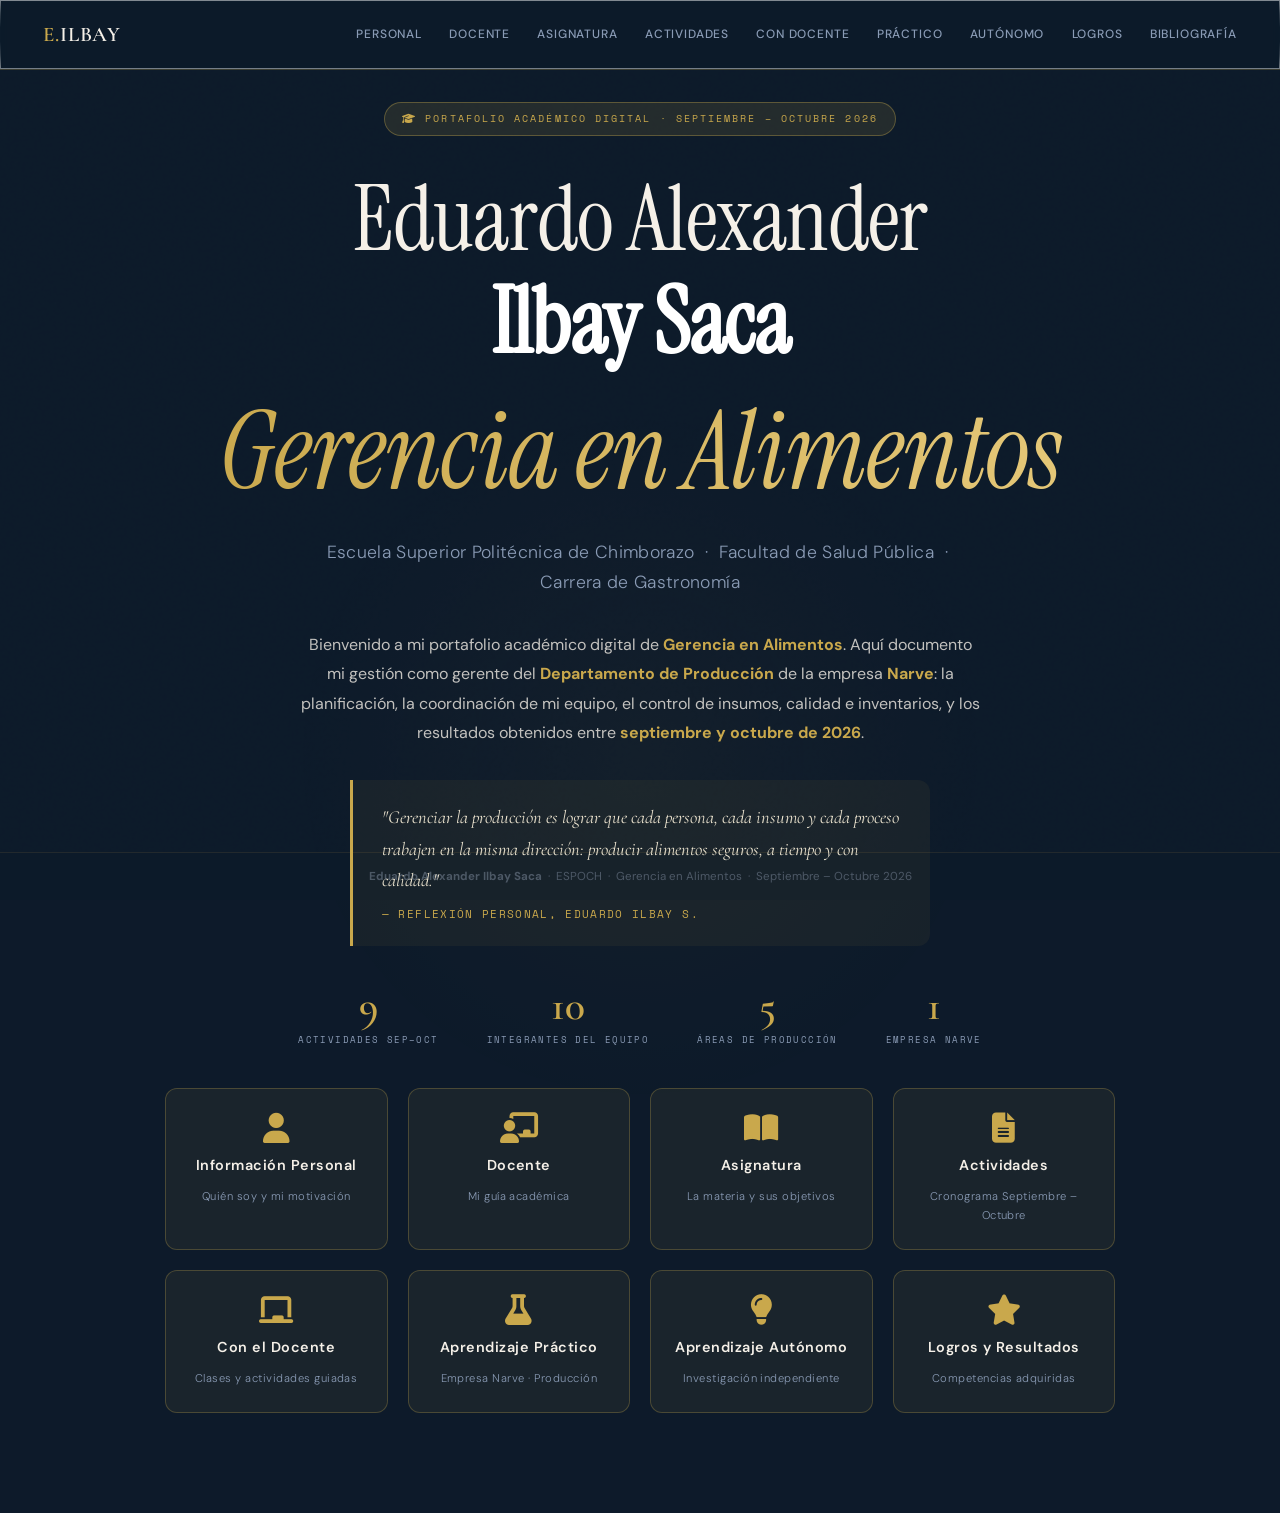
==== index.html @ fa63ee55 "sgdhfghjbklmñ,.{{" ====
<!DOCTYPE html>
<html lang="es">
<head>
  <meta charset="UTF-8" />
  <meta name="viewport" content="width=device-width, initial-scale=1.0" />
  <title>Portafolio Académico | Eduardo A. Ilbay Saca</title>
  <link href="https://fonts.googleapis.com/css2?family=Instrument+Serif&family=Cormorant+Garamond:ital,wght@0,300;0,400;0,600;1,300;1,400&family=DM+Sans:wght@300;400;500;600&family=Space+Mono:wght@400;700&display=swap" rel="stylesheet" />
  <link href="https://cdnjs.cloudflare.com/ajax/libs/font-awesome/6.5.0/css/all.min.css" rel="stylesheet" />
  <link rel="stylesheet" href="shared-effects.css" />
  <style>
    :root { --navy:#0d1b2a; --navy-mid:#152540; --navy-soft:#1e3356; --gold:#c9a84c; --gold-light:#e6c97a; --cream:#f5f0e8; --cream-dark:#e8e0cc; --white:#ffffff; --text-dim:#8a9bb5; --card-bg:rgba(21,37,64,0.85); --border:rgba(201,168,76,0.25); --radius:14px; --transition:0.4s cubic-bezier(0.25,0.46,0.45,0.94); }
    *, *::before, *::after { box-sizing:border-box; margin:0; padding:0; }
    html { scroll-behavior:smooth; }
    body { font-family:"DM Sans", sans-serif; background:var(--navy); color:var(--cream); overflow-x:hidden; line-height:1.7; }
    h1, h2, h3, h4 { font-family:"Cormorant Garamond", serif; }
    body::before { content:""; position:fixed; inset:0; background-image:url("data:image/svg+xml,%3Csvg viewBox='0 0 256 256' xmlns='http://www.w3.org/2000/svg'%3E%3Cfilter id='noise'%3E%3CfeTurbulence type='fractalNoise' baseFrequency='0.9' numOctaves='4' stitchTiles='stitch'/%3E%3C/filter%3E%3Crect width='100%25' height='100%25' filter='url(%23noise)' opacity='0.04'/%3E%3C/svg%3E"); pointer-events:none; z-index:0; opacity:0.4; }

    @keyframes fadeInUp { from { opacity:0; transform:translateY(30px); } to { opacity:1; transform:translateY(0); } }
    @keyframes fadeIn { from { opacity:0; } to { opacity:1; } }
    @keyframes shimmer { 0% { background-position:-200% center; } 100% { background-position:200% center; } }
    @keyframes floatOrb { 0%,100% { transform:translate(-50%,-50%) scale(1); } 50% { transform:translate(-50%,-52%) scale(1.05); } }

    @keyframes fade-rise { from { opacity:0; transform:translateY(24px); } to { opacity:1; transform:translateY(0); } }
    .animate-fade-rise { animation: fade-rise 0.8s ease-out both; }
    .animate-fade-rise-delay { animation: fade-rise 0.8s ease-out 0.2s both; }
    .animate-fade-rise-delay-2 { animation: fade-rise 0.8s ease-out 0.4s both; }

    .liquid-glass { background:rgba(255,255,255,0.01); backdrop-filter:blur(4px); -webkit-backdrop-filter:blur(4px); box-shadow:inset 0 1px 1px rgba(255,255,255,0.1); position:relative; overflow:hidden; }
    .liquid-glass::before { content:''; position:absolute; inset:0; border-radius:inherit; padding:1.4px; background:linear-gradient(180deg, rgba(255,255,255,0.45) 0%, rgba(255,255,255,0.15) 20%, rgba(255,255,255,0) 40%, rgba(255,255,255,0) 60%, rgba(255,255,255,0.15) 80%, rgba(255,255,255,0.45) 100%); -webkit-mask:linear-gradient(#fff 0 0) content-box, linear-gradient(#fff 0 0); mask:linear-gradient(#fff 0 0) content-box, linear-gradient(#fff 0 0); -webkit-mask-composite:xor; mask-composite:exclude; pointer-events:none; }

    .hero-video { position:absolute; inset:0; width:100%; height:100%; object-fit:cover; z-index:0; }
    .hero-overlay { position:absolute; inset:0; background:rgba(13,27,42,0.55); z-index:1; }

    nav { position:fixed; top:0; left:0; right:0; z-index:999; padding:0 2rem; height:70px; display:flex; align-items:center; justify-content:space-between; background:rgba(13,27,42,0.6); backdrop-filter:blur(12px); border-bottom:1px solid var(--border); }
    .nav-brand { font-family:"Cormorant Garamond", serif; font-size:1.3rem; font-weight:600; color:var(--gold); letter-spacing:0.04em; text-decoration:none; }
    .nav-brand span { color:var(--cream); }
    nav a { color:var(--text-dim); text-decoration:none; font-size:0.75rem; font-weight:500; letter-spacing:0.07em; text-transform:uppercase; padding:0.4rem 0.7rem; border-radius:6px; transition:all 0.3s; }
    nav a:hover { color:var(--gold); background:rgba(201,168,76,0.08); }

    #hero { min-height:100vh; display:flex; align-items:center; justify-content:center; text-align:center; position:relative; overflow:hidden; padding:calc(70px + 2rem) 2rem 100px; }
    .hero-name { font-family:"Instrument Serif", "Cormorant Garamond", serif; }
    #hero::after { content:""; position:absolute; width:700px; height:700px; background:radial-gradient(circle, rgba(201,168,76,0.07) 0%, transparent 70%); top:50%; left:50%; transform:translate(-50%,-50%); pointer-events:none; animation:floatOrb 6s ease-in-out infinite; }

    .hero-content { position:relative; z-index:2; max-width:950px; width:100%; }

    .hero-badge { display:inline-flex; align-items:center; gap:0.5rem; background:rgba(201,168,76,0.12); border:1px solid rgba(201,168,76,0.35); color:var(--gold); font-family:"Space Mono", monospace; font-size:0.65rem; letter-spacing:0.2em; text-transform:uppercase; padding:0.45rem 1.1rem; border-radius:999px; margin-bottom:2rem; }

    .hero-name { font-size:clamp(2.5rem, 7vw, 6rem); font-weight:300; line-height:1.15; color:var(--cream); letter-spacing:-0.01em; }
    .hero-name strong { font-weight:600; color:var(--white); display:block; }
    .hero-name em { font-style:italic; display:block; font-size:1.2em; margin-top:1rem; background:linear-gradient(90deg, var(--gold), var(--gold-light), var(--gold)); background-size:200%; -webkit-background-clip:text; -webkit-text-fill-color:transparent; background-clip:text; animation:shimmer 3.5s ease infinite, fadeInUp 0.8s ease 0.35s both; }

    .hero-subtitle { font-size:clamp(0.85rem, 1.8vw, 1.1rem); color:var(--text-dim); max-width:680px; margin:1.5rem auto 0; font-weight:300; letter-spacing:0.02em; }

    .hero-intro { max-width:680px; margin:2rem auto; font-size:1rem; color:rgba(245,240,232,0.78); line-height:1.85; animation:fadeInUp 0.8s ease 0.55s both; }

    .hero-quote { margin:2rem auto; max-width:580px; padding:1.4rem 1.8rem; border-left:3px solid var(--gold); background:rgba(201,168,76,0.06); border-radius:0 12px 12px 0; font-family:"Cormorant Garamond", serif; font-style:italic; font-size:1.15rem; color:var(--cream-dark); text-align:left; animation:fadeInUp 0.8s ease 0.65s both; }
    .hero-quote cite { display:block; margin-top:0.5rem; font-size:0.7rem; font-family:"Space Mono", monospace; font-style:normal; color:var(--gold); letter-spacing:0.12em; text-transform:uppercase; }

    .hero-stats { display:flex; justify-content:center; gap:3rem; margin:2.5rem 0; animation:fadeInUp 0.8s ease 0.75s both; }
    .stat { text-align:center; }
    .stat-number { font-family:"Cormorant Garamond", serif; font-size:2.6rem; font-weight:600; color:var(--gold); line-height:1; }
    .stat-label { font-family:"Space Mono", monospace; font-size:0.58rem; color:var(--text-dim); letter-spacing:0.15em; text-transform:uppercase; margin-top:0.3rem; }

    .hero-buttons { display:grid; grid-template-columns:repeat(auto-fit, minmax(210px, 1fr)); gap:1.25rem; margin-top:2.5rem; max-width:1000px; margin-left:auto; margin-right:auto; animation:fadeInUp 0.8s ease 0.85s both; }
    .hero-btn { display:flex; flex-direction:column; align-items:center; gap:0.6rem; padding:1.5rem 1.2rem; background:rgba(201,168,76,0.07); border:1.5px solid rgba(201,168,76,0.28); color:var(--cream); text-decoration:none; border-radius:12px; font-weight:600; letter-spacing:0.03em; transition:all 0.35s; }
    .hero-btn:hover { border-color:var(--gold); background:rgba(201,168,76,0.14); transform:translateY(-4px); color:var(--gold); box-shadow:0 10px 35px rgba(201,168,76,0.15); }
    .hero-btn i { font-size:1.9rem; color:var(--gold); }
    .hero-btn span { font-size:0.9rem; }
    .hero-btn small { font-size:0.7rem; color:var(--text-dim); font-weight:300; }

    footer { position:fixed; bottom:0; width:100%; border-top:1px solid var(--border); padding:0.85rem 2rem; text-align:center; font-size:0.72rem; color:var(--text-dim); background:rgba(13,27,42,0.92); }

    @media (max-width:768px) { .hero-stats { gap:1.5rem; } nav a { font-size:0.65rem; padding:0.3rem 0.45rem; } }
    @media (max-width:500px) { .hero-buttons { grid-template-columns:repeat(2, 1fr); } .hero-stats { gap:1.2rem; } .stat-number { font-size:2rem; } }
  </style>
</head>
<body>
  <nav class="liquid-glass">
    <a class="nav-brand" href="index.html">E.<span>Ilbay</span></a>
    <div style="display:flex; gap:0.3rem; flex-wrap:wrap;">
      <a href="personal.html">Personal</a>
      <a href="docente.html">Docente</a>
      <a href="asignatura.html">Asignatura</a>
      <a href="medio-ciclo.html">Actividades</a>
      <a href="contacto-docente.html">Con Docente</a>
      <a href="practico.html">Práctico</a>
      <a href="autonomo.html">Autónomo</a>
      <a href="logros.html">Logros</a>
      <a href="bibliografia.html">Bibliografía</a>
    </div>
  </nav>

  <section id="hero">
    <video class="hero-video" autoplay loop muted playsinline>
      <source src="https://d8j0ntlcm91z4.cloudfront.net/user_38xzZboKViGWJOttwIXH07lWA1P/hf_20260314_131748_f2ca2a28-fed7-44c8-b9a9-bd9acdd5ec31.mp4" type="video/mp4">
    </video>
    <div class="hero-overlay"></div>
    <div class="hero-content">

      <div class="hero-badge animate-fade-rise">
        <i class="fas fa-graduation-cap"></i>
        Portafolio Académico Digital · Septiembre – Octubre 2026
      </div>

      <h1 class="hero-name animate-fade-rise-delay">
        Eduardo Alexander
        <strong>Ilbay Saca</strong>
        <em>Gerencia en Alimentos</em>
      </h1>

      <p class="hero-subtitle animate-fade-rise-delay-2">
        Escuela Superior Politécnica de Chimborazo &nbsp;·&nbsp; Facultad de Salud Pública &nbsp;·&nbsp; Carrera de Gastronomía
      </p>

      <p class="hero-intro">
        Bienvenido a mi portafolio académico digital de <strong style="color:var(--gold);">Gerencia en Alimentos</strong>.
        Aquí documento mi gestión como gerente del <strong style="color:var(--gold);">Departamento de Producción</strong>
        de la empresa <strong style="color:var(--gold);">Narve</strong>: la planificación, la coordinación de mi equipo,
        el control de insumos, calidad e inventarios, y los resultados obtenidos entre
        <strong style="color:var(--gold);">septiembre y octubre de 2026</strong>.
      </p>

      <blockquote class="hero-quote">
        "Gerenciar la producción es lograr que cada persona, cada insumo y cada proceso
        trabajen en la misma dirección: producir alimentos seguros, a tiempo y con calidad."
        <cite>— Reflexión personal, Eduardo Ilbay S.</cite>
      </blockquote>

      <div class="hero-stats">
        <div class="stat">
          <div class="stat-number">9</div>
          <div class="stat-label">Actividades Sep–Oct</div>
        </div>
        <div class="stat">
          <div class="stat-number">10</div>
          <div class="stat-label">Integrantes del equipo</div>
        </div>
        <div class="stat">
          <div class="stat-number">5</div>
          <div class="stat-label">Áreas de producción</div>
        </div>
        <div class="stat">
          <div class="stat-number">1</div>
          <div class="stat-label">Empresa Narve</div>
        </div>
      </div>

      <div class="hero-buttons">
        <a href="personal.html" class="hero-btn">
          <i class="fas fa-user"></i>
          <span>Información Personal</span>
          <small>Quién soy y mi motivación</small>
        </a>
        <a href="docente.html" class="hero-btn">
          <i class="fas fa-chalkboard-user"></i>
          <span>Docente</span>
          <small>Mi guía académica</small>
        </a>
        <a href="asignatura.html" class="hero-btn">
          <i class="fas fa-book-open"></i>
          <span>Asignatura</span>
          <small>La materia y sus objetivos</small>
        </a>
        <a href="medio-ciclo.html" class="hero-btn">
          <i class="fas fa-file-lines"></i>
          <span>Actividades</span>
          <small>Cronograma Septiembre – Octubre</small>
        </a>
        <a href="contacto-docente.html" class="hero-btn">
          <i class="fas fa-chalkboard"></i>
          <span>Con el Docente</span>
          <small>Clases y actividades guiadas</small>
        </a>
        <a href="practico.html" class="hero-btn">
          <i class="fas fa-flask"></i>
          <span>Aprendizaje Práctico</span>
          <small>Empresa Narve · Producción</small>
        </a>
        <a href="autonomo.html" class="hero-btn">
          <i class="fas fa-lightbulb"></i>
          <span>Aprendizaje Autónomo</span>
          <small>Investigación independiente</small>
        </a>
        <a href="logros.html" class="hero-btn">
          <i class="fas fa-star"></i>
          <span>Logros y Resultados</span>
          <small>Competencias adquiridas</small>
        </a>
      </div>

    </div>
  </section>

  <footer>
    <p><strong>Eduardo Alexander Ilbay Saca</strong> &nbsp;·&nbsp; ESPOCH &nbsp;·&nbsp; Gerencia en Alimentos &nbsp;·&nbsp; Septiembre – Octubre 2026</p>
  </footer>
  <script src="cursor-effects.js"></script>
</body>
</html>
---- shared-effects.css ----
/* ================================================================
   shared-effects.css  —  Cursor glow, load animations, scroll-reveal,
   liquid-glass system, cinematic sections, FadingVideo
   ================================================================ */

/* ── Fonts ─────────────────────────────────────────────────────── */
@import url('https://fonts.googleapis.com/css2?family=Barlow:wght@300;400;500;600&display=swap');

/* ── Liquid glass ──────────────────────────────────────────────── */
.liquid-glass {
  background: rgba(255,255,255,0.01);
  backdrop-filter: blur(4px);
  -webkit-backdrop-filter: blur(4px);
  box-shadow: inset 0 1px 1px rgba(255,255,255,0.1);
  position: relative;
  overflow: hidden;
}
.liquid-glass::before {
  content: "";
  position: absolute; inset: 0;
  border-radius: inherit;
  padding: 1.4px;
  background: linear-gradient(180deg,
    rgba(255,255,255,0.45) 0%, rgba(255,255,255,0.15) 20%,
    rgba(255,255,255,0) 40%, rgba(255,255,255,0) 60%,
    rgba(255,255,255,0.15) 80%, rgba(255,255,255,0.45) 100%);
  -webkit-mask: linear-gradient(#fff 0 0) content-box, linear-gradient(#fff 0 0);
  -webkit-mask-composite: xor;
  mask: linear-gradient(#fff 0 0) content-box, linear-gradient(#fff 0 0);
  mask-composite: exclude;
  pointer-events: none;
}

/* Nav-specific overrides when liquid-glass is applied */
nav.liquid-glass {
  position: fixed;
  background: rgba(13,27,42,0.6);
}

.liquid-glass-strong {
  background: rgba(255,255,255,0.01);
  backdrop-filter: blur(50px);
  -webkit-backdrop-filter: blur(50px);
  box-shadow: 4px 4px 4px rgba(0,0,0,0.05), inset 0 1px 1px rgba(255,255,255,0.15);
  position: relative;
  overflow: hidden;
}
.liquid-glass-strong::before {
  content: "";
  position: absolute; inset: 0;
  border-radius: inherit;
  padding: 1.4px;
  background: linear-gradient(180deg,
    rgba(255,255,255,0.5) 0%, rgba(255,255,255,0.2) 20%,
    rgba(255,255,255,0) 40%, rgba(255,255,255,0) 60%,
    rgba(255,255,255,0.2) 80%, rgba(255,255,255,0.5) 100%);
  -webkit-mask: linear-gradient(#fff 0 0) content-box, linear-gradient(#fff 0 0);
  -webkit-mask-composite: xor;
  mask: linear-gradient(#fff 0 0) content-box, linear-gradient(#fff 0 0);
  mask-composite: exclude;
  pointer-events: none;
}

/* ── Cinematic video section ───────────────────────────────────── */
.cinematic-section {
  position: relative;
  border-radius: 16px;
  overflow: hidden;
  height: 380px;
  margin-bottom: 2.5rem;
  border: 1px solid rgba(201,168,76,0.25);
}
.cinematic-section video {
  width: 100%;
  height: 100%;
  object-fit: cover;
  display: block;
}
.cinematic-overlay {
  position: absolute;
  inset: 0;
  background: linear-gradient(to top,
    rgba(13,27,42,0.82) 0%,
    rgba(13,27,42,0.28) 45%,
    transparent 100%);
  display: flex;
  align-items: flex-end;
  padding: 2rem 2.5rem;
}
.cinematic-label {
  font-family: "Space Mono", monospace;
  font-size: 0.6rem;
  color: rgba(201,168,76,0.9);
  letter-spacing: 0.25em;
  text-transform: uppercase;
  display: block;
  margin-bottom: 0.5rem;
}
.cinematic-title {
  font-family: "Cormorant Garamond", serif;
  font-size: clamp(1.5rem, 3vw, 2.2rem);
  font-weight: 300;
  color: #f5f0e8;
  line-height: 1.2;
}

/* ── Fin de Ciclo / section dividers ──────────────────────────── */
.fc-divider {
  display: flex;
  align-items: center;
  gap: 1rem;
  margin: 1.75rem 0 1.25rem;
  padding: 0.85rem 1.1rem;
  background: rgba(231,76,60,0.07);
  border-left: 3px solid rgba(231,76,60,0.55);
  border-radius: 0 10px 10px 0;
}
.fc-divider i { color: rgba(231,76,60,0.85); font-size: 1rem; flex-shrink: 0; }
.fc-label {
  font-family: "Space Mono", monospace;
  font-size: 0.58rem;
  color: rgba(231,76,60,0.9);
  letter-spacing: 0.2em;
  text-transform: uppercase;
  font-weight: 700;
  display: block;
}
.fc-desc {
  font-size: 0.82rem;
  color: rgba(138,155,181,0.9);
  margin-top: 0.15rem;
  display: block;
}

.section-divider {
  display: flex;
  align-items: center;
  gap: 1.2rem;
  margin: 2.5rem 0 2rem;
}
.section-divider .sd-line { flex: 1; height: 1px; background: linear-gradient(90deg, rgba(201,168,76,0.4), transparent); }
.section-divider .sd-label { font-family: "Space Mono", monospace; font-size: 0.6rem; color: rgba(201,168,76,0.8); letter-spacing: 0.25em; text-transform: uppercase; white-space: nowrap; }
.section-divider .sd-line-r { flex: 1; height: 1px; background: linear-gradient(90deg, transparent, rgba(201,168,76,0.4)); }

/* ── Estado de actividades ────────────────────────────────────── */
.status { display: inline-flex; align-items: center; gap: 0.35rem; font-family: "Space Mono", monospace; font-size: 0.56rem; letter-spacing: 0.12em; text-transform: uppercase; padding: 0.25rem 0.65rem; border-radius: 999px; white-space: nowrap; }
.status.done     { background: rgba(46,204,113,0.12); border: 1px solid rgba(46,204,113,0.4); color: #6fdc9b; }
.status.progress { background: rgba(201,168,76,0.14); border: 1px solid rgba(201,168,76,0.5); color: #e6c97a; }
.status.planned  { background: rgba(138,155,181,0.12); border: 1px solid rgba(138,155,181,0.4); color: #a9b8cf; }

.meta-row { display: flex; flex-wrap: wrap; gap: 0.5rem 1.25rem; font-family: "Space Mono", monospace; font-size: 0.64rem; color: #8a9bb5; letter-spacing: 0.06em; margin-bottom: 1rem; }
.meta-row i { color: #c9a84c; margin-right: 0.3rem; }

/* ── Equipo de trabajo ────────────────────────────────────────── */
.team-grid { display: grid; grid-template-columns: repeat(auto-fit, minmax(220px, 1fr)); gap: 1rem; }
.team-card { background: rgba(201,168,76,0.07); border: 1px solid rgba(201,168,76,0.22); border-radius: 12px; padding: 1.1rem 1.2rem; }
.team-card .area { font-family: "Space Mono", monospace; font-size: 0.58rem; color: #c9a84c; letter-spacing: 0.15em; text-transform: uppercase; display: flex; align-items: center; gap: 0.45rem; margin-bottom: 0.55rem; }
.team-card .person { font-size: 0.95rem; color: #f5f0e8; font-weight: 600; line-height: 1.5; }
.team-card .role { font-size: 0.78rem; color: #8a9bb5; line-height: 1.55; margin-top: 0.4rem; }
.team-card.lead { background: linear-gradient(135deg, rgba(201,168,76,0.18), rgba(21,37,64,0.9)); border-color: rgba(201,168,76,0.55); }

/* ── Flujo de proceso ─────────────────────────────────────────── */
.flow { display: flex; flex-wrap: wrap; align-items: stretch; gap: 0.5rem; }
.flow-step { flex: 1 1 140px; background: rgba(201,168,76,0.07); border: 1px solid rgba(201,168,76,0.22); border-radius: 10px; padding: 0.85rem; text-align: center; font-size: 0.82rem; color: #f5f0e8; }
.flow-step i { display: block; color: #c9a84c; font-size: 1.1rem; margin-bottom: 0.4rem; }
.flow-step small { display: block; color: #8a9bb5; font-size: 0.72rem; margin-top: 0.25rem; }
.flow-arrow { display: flex; align-items: center; color: rgba(201,168,76,0.6); }
@media (max-width: 700px) { .flow-arrow { display: none; } }

/* ── Page-load animations ─────────────────────────────────────── */
@keyframes heroReveal {
  0%   { opacity: 0; transform: translateY(28px); filter: blur(12px); }
  100% { opacity: 1; transform: translateY(0);    filter: blur(0); }
}
@keyframes heroFadeUp {
  0%   { opacity: 0; transform: translateY(20px); }
  100% { opacity: 1; transform: translateY(0); }
}

.hero-anim {
  opacity: 0;
  animation-fill-mode: forwards;
  animation-timing-function: cubic-bezier(0.16, 1, 0.3, 1);
}
.hero-reveal { animation-name: heroReveal; animation-duration: 1.1s; }
.hero-fade   { animation-name: heroFadeUp; animation-duration: 1s; }

/* ── Scroll-reveal cards ──────────────────────────────────────── */
.fade-in-card {
  opacity: 0;
  transform: translateY(22px);
  transition:
    opacity   0.65s cubic-bezier(0.16, 1, 0.3, 1),
    transform 0.65s cubic-bezier(0.16, 1, 0.3, 1);
}
.fade-in-card.is-visible {
  opacity: 1;
  transform: translateY(0);
}

/* ── Accessibility: respect reduced-motion ────────────────────── */
@media (prefers-reduced-motion: reduce) {
  .hero-anim          { animation: none !important; opacity: 1 !important; }
  .fade-in-card       { opacity: 1 !important; transform: none !important; transition: none !important; }
  .cinematic-section video { opacity: 1 !important; }
}
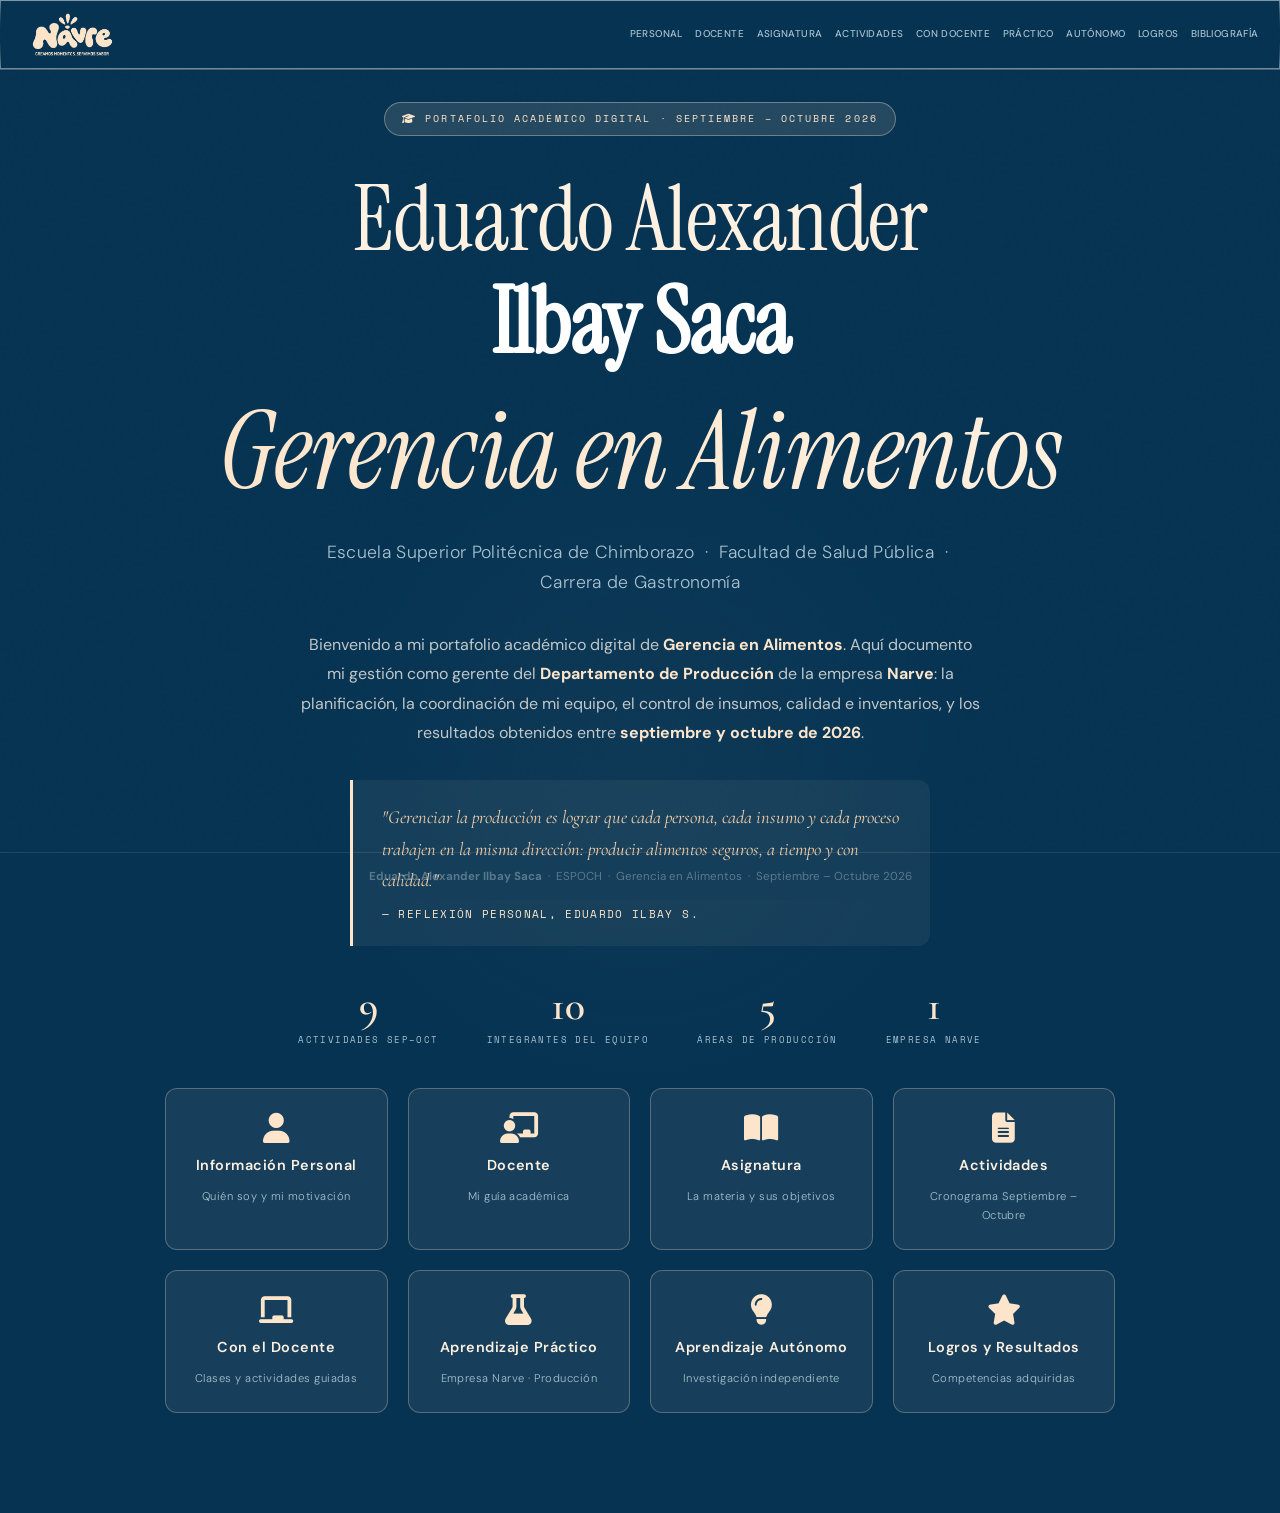
==== commit 3d8de290: "23567890oijnh578" ====
--- a/index.html
+++ b/index.html
@@ -8,7 +8,7 @@
   <link href="https://cdnjs.cloudflare.com/ajax/libs/font-awesome/6.5.0/css/all.min.css" rel="stylesheet" />
   <link rel="stylesheet" href="shared-effects.css" />
   <style>
-    :root { --navy:#0d1b2a; --navy-mid:#152540; --navy-soft:#1e3356; --gold:#c9a84c; --gold-light:#e6c97a; --cream:#f5f0e8; --cream-dark:#e8e0cc; --white:#ffffff; --text-dim:#8a9bb5; --card-bg:rgba(21,37,64,0.85); --border:rgba(201,168,76,0.25); --radius:14px; --transition:0.4s cubic-bezier(0.25,0.46,0.45,0.94); }
+    :root { --navy:#073453; --navy-mid:#0b4566; --navy-soft:#145572; --gold:#fde5cb; --gold-light:#fff0df; --cream:#fff1e2; --cream-dark:#f2cfaa; --white:#ffffff; --text-dim:#a8c1cf; --card-bg:rgba(11,69,102,0.85); --border:rgba(253,229,203,0.25); --radius:14px; --transition:0.4s cubic-bezier(0.25,0.46,0.45,0.94); }
     *, *::before, *::after { box-sizing:border-box; margin:0; padding:0; }
     html { scroll-behavior:smooth; }
     body { font-family:"DM Sans", sans-serif; background:var(--navy); color:var(--cream); overflow-x:hidden; line-height:1.7; }
@@ -29,21 +29,21 @@
     .liquid-glass::before { content:''; position:absolute; inset:0; border-radius:inherit; padding:1.4px; background:linear-gradient(180deg, rgba(255,255,255,0.45) 0%, rgba(255,255,255,0.15) 20%, rgba(255,255,255,0) 40%, rgba(255,255,255,0) 60%, rgba(255,255,255,0.15) 80%, rgba(255,255,255,0.45) 100%); -webkit-mask:linear-gradient(#fff 0 0) content-box, linear-gradient(#fff 0 0); mask:linear-gradient(#fff 0 0) content-box, linear-gradient(#fff 0 0); -webkit-mask-composite:xor; mask-composite:exclude; pointer-events:none; }
 
     .hero-video { position:absolute; inset:0; width:100%; height:100%; object-fit:cover; z-index:0; }
-    .hero-overlay { position:absolute; inset:0; background:rgba(13,27,42,0.55); z-index:1; }
-
-    nav { position:fixed; top:0; left:0; right:0; z-index:999; padding:0 2rem; height:70px; display:flex; align-items:center; justify-content:space-between; background:rgba(13,27,42,0.6); backdrop-filter:blur(12px); border-bottom:1px solid var(--border); }
+    .hero-overlay { position:absolute; inset:0; background:rgba(7,52,83,0.55); z-index:1; }
+
+    nav { position:fixed; top:0; left:0; right:0; z-index:999; padding:0 2rem; height:70px; display:flex; align-items:center; justify-content:space-between; background:rgba(7,52,83,0.6); backdrop-filter:blur(12px); border-bottom:1px solid var(--border); }
     .nav-brand { font-family:"Cormorant Garamond", serif; font-size:1.3rem; font-weight:600; color:var(--gold); letter-spacing:0.04em; text-decoration:none; }
     .nav-brand span { color:var(--cream); }
     nav a { color:var(--text-dim); text-decoration:none; font-size:0.75rem; font-weight:500; letter-spacing:0.07em; text-transform:uppercase; padding:0.4rem 0.7rem; border-radius:6px; transition:all 0.3s; }
-    nav a:hover { color:var(--gold); background:rgba(201,168,76,0.08); }
+    nav a:hover { color:var(--gold); background:rgba(253,229,203,0.08); }
 
     #hero { min-height:100vh; display:flex; align-items:center; justify-content:center; text-align:center; position:relative; overflow:hidden; padding:calc(70px + 2rem) 2rem 100px; }
     .hero-name { font-family:"Instrument Serif", "Cormorant Garamond", serif; }
-    #hero::after { content:""; position:absolute; width:700px; height:700px; background:radial-gradient(circle, rgba(201,168,76,0.07) 0%, transparent 70%); top:50%; left:50%; transform:translate(-50%,-50%); pointer-events:none; animation:floatOrb 6s ease-in-out infinite; }
+    #hero::after { content:""; position:absolute; width:700px; height:700px; background:radial-gradient(circle, rgba(253,229,203,0.07) 0%, transparent 70%); top:50%; left:50%; transform:translate(-50%,-50%); pointer-events:none; animation:floatOrb 6s ease-in-out infinite; }
 
     .hero-content { position:relative; z-index:2; max-width:950px; width:100%; }
 
-    .hero-badge { display:inline-flex; align-items:center; gap:0.5rem; background:rgba(201,168,76,0.12); border:1px solid rgba(201,168,76,0.35); color:var(--gold); font-family:"Space Mono", monospace; font-size:0.65rem; letter-spacing:0.2em; text-transform:uppercase; padding:0.45rem 1.1rem; border-radius:999px; margin-bottom:2rem; }
+    .hero-badge { display:inline-flex; align-items:center; gap:0.5rem; background:rgba(253,229,203,0.12); border:1px solid rgba(253,229,203,0.35); color:var(--gold); font-family:"Space Mono", monospace; font-size:0.65rem; letter-spacing:0.2em; text-transform:uppercase; padding:0.45rem 1.1rem; border-radius:999px; margin-bottom:2rem; }
 
     .hero-name { font-size:clamp(2.5rem, 7vw, 6rem); font-weight:300; line-height:1.15; color:var(--cream); letter-spacing:-0.01em; }
     .hero-name strong { font-weight:600; color:var(--white); display:block; }
@@ -53,7 +53,7 @@
 
     .hero-intro { max-width:680px; margin:2rem auto; font-size:1rem; color:rgba(245,240,232,0.78); line-height:1.85; animation:fadeInUp 0.8s ease 0.55s both; }
 
-    .hero-quote { margin:2rem auto; max-width:580px; padding:1.4rem 1.8rem; border-left:3px solid var(--gold); background:rgba(201,168,76,0.06); border-radius:0 12px 12px 0; font-family:"Cormorant Garamond", serif; font-style:italic; font-size:1.15rem; color:var(--cream-dark); text-align:left; animation:fadeInUp 0.8s ease 0.65s both; }
+    .hero-quote { margin:2rem auto; max-width:580px; padding:1.4rem 1.8rem; border-left:3px solid var(--gold); background:rgba(253,229,203,0.06); border-radius:0 12px 12px 0; font-family:"Cormorant Garamond", serif; font-style:italic; font-size:1.15rem; color:var(--cream-dark); text-align:left; animation:fadeInUp 0.8s ease 0.65s both; }
     .hero-quote cite { display:block; margin-top:0.5rem; font-size:0.7rem; font-family:"Space Mono", monospace; font-style:normal; color:var(--gold); letter-spacing:0.12em; text-transform:uppercase; }
 
     .hero-stats { display:flex; justify-content:center; gap:3rem; margin:2.5rem 0; animation:fadeInUp 0.8s ease 0.75s both; }
@@ -62,21 +62,22 @@
     .stat-label { font-family:"Space Mono", monospace; font-size:0.58rem; color:var(--text-dim); letter-spacing:0.15em; text-transform:uppercase; margin-top:0.3rem; }
 
     .hero-buttons { display:grid; grid-template-columns:repeat(auto-fit, minmax(210px, 1fr)); gap:1.25rem; margin-top:2.5rem; max-width:1000px; margin-left:auto; margin-right:auto; animation:fadeInUp 0.8s ease 0.85s both; }
-    .hero-btn { display:flex; flex-direction:column; align-items:center; gap:0.6rem; padding:1.5rem 1.2rem; background:rgba(201,168,76,0.07); border:1.5px solid rgba(201,168,76,0.28); color:var(--cream); text-decoration:none; border-radius:12px; font-weight:600; letter-spacing:0.03em; transition:all 0.35s; }
-    .hero-btn:hover { border-color:var(--gold); background:rgba(201,168,76,0.14); transform:translateY(-4px); color:var(--gold); box-shadow:0 10px 35px rgba(201,168,76,0.15); }
+    .hero-btn { display:flex; flex-direction:column; align-items:center; gap:0.6rem; padding:1.5rem 1.2rem; background:rgba(253,229,203,0.07); border:1.5px solid rgba(253,229,203,0.28); color:var(--cream); text-decoration:none; border-radius:12px; font-weight:600; letter-spacing:0.03em; transition:all 0.35s; }
+    .hero-btn:hover { border-color:var(--gold); background:rgba(253,229,203,0.14); transform:translateY(-4px); color:var(--gold); box-shadow:0 10px 35px rgba(253,229,203,0.15); }
     .hero-btn i { font-size:1.9rem; color:var(--gold); }
     .hero-btn span { font-size:0.9rem; }
     .hero-btn small { font-size:0.7rem; color:var(--text-dim); font-weight:300; }
 
-    footer { position:fixed; bottom:0; width:100%; border-top:1px solid var(--border); padding:0.85rem 2rem; text-align:center; font-size:0.72rem; color:var(--text-dim); background:rgba(13,27,42,0.92); }
+    footer { position:fixed; bottom:0; width:100%; border-top:1px solid var(--border); padding:0.85rem 2rem; text-align:center; font-size:0.72rem; color:var(--text-dim); background:rgba(7,52,83,0.92); }
 
     @media (max-width:768px) { .hero-stats { gap:1.5rem; } nav a { font-size:0.65rem; padding:0.3rem 0.45rem; } }
     @media (max-width:500px) { .hero-buttons { grid-template-columns:repeat(2, 1fr); } .hero-stats { gap:1.2rem; } .stat-number { font-size:2rem; } }
   </style>
+  <link rel="stylesheet" href="brand.css" />
 </head>
 <body>
   <nav class="liquid-glass">
-    <a class="nav-brand" href="index.html">E.<span>Ilbay</span></a>
+    <a class="nav-brand" href="index.html" aria-label="Narve - inicio"><img src="assets/narve-logo.png" alt="Narve: Creamos momentos, servimos sabor" /></a>
     <div style="display:flex; gap:0.3rem; flex-wrap:wrap;">
       <a href="personal.html">Personal</a>
       <a href="docente.html">Docente</a>
--- a/shared-effects.css
+++ b/shared-effects.css
@@ -34,7 +34,7 @@
 /* Nav-specific overrides when liquid-glass is applied */
 nav.liquid-glass {
   position: fixed;
-  background: rgba(13,27,42,0.6);
+  background: rgba(7,52,83,0.6);
 }
 
 .liquid-glass-strong {
@@ -68,7 +68,7 @@
   overflow: hidden;
   height: 380px;
   margin-bottom: 2.5rem;
-  border: 1px solid rgba(201,168,76,0.25);
+  border: 1px solid rgba(253,229,203,0.25);
 }
 .cinematic-section video {
   width: 100%;
@@ -80,8 +80,8 @@
   position: absolute;
   inset: 0;
   background: linear-gradient(to top,
-    rgba(13,27,42,0.82) 0%,
-    rgba(13,27,42,0.28) 45%,
+    rgba(7,52,83,0.82) 0%,
+    rgba(7,52,83,0.28) 45%,
     transparent 100%);
   display: flex;
   align-items: flex-end;
@@ -90,7 +90,7 @@
 .cinematic-label {
   font-family: "Space Mono", monospace;
   font-size: 0.6rem;
-  color: rgba(201,168,76,0.9);
+  color: rgba(253,229,203,0.9);
   letter-spacing: 0.25em;
   text-transform: uppercase;
   display: block;
@@ -100,7 +100,7 @@
   font-family: "Cormorant Garamond", serif;
   font-size: clamp(1.5rem, 3vw, 2.2rem);
   font-weight: 300;
-  color: #f5f0e8;
+  color: #fff1e2;
   line-height: 1.2;
 }
 
@@ -138,33 +138,33 @@
   gap: 1.2rem;
   margin: 2.5rem 0 2rem;
 }
-.section-divider .sd-line { flex: 1; height: 1px; background: linear-gradient(90deg, rgba(201,168,76,0.4), transparent); }
-.section-divider .sd-label { font-family: "Space Mono", monospace; font-size: 0.6rem; color: rgba(201,168,76,0.8); letter-spacing: 0.25em; text-transform: uppercase; white-space: nowrap; }
-.section-divider .sd-line-r { flex: 1; height: 1px; background: linear-gradient(90deg, transparent, rgba(201,168,76,0.4)); }
+.section-divider .sd-line { flex: 1; height: 1px; background: linear-gradient(90deg, rgba(253,229,203,0.4), transparent); }
+.section-divider .sd-label { font-family: "Space Mono", monospace; font-size: 0.6rem; color: rgba(253,229,203,0.8); letter-spacing: 0.25em; text-transform: uppercase; white-space: nowrap; }
+.section-divider .sd-line-r { flex: 1; height: 1px; background: linear-gradient(90deg, transparent, rgba(253,229,203,0.4)); }
 
 /* ── Estado de actividades ────────────────────────────────────── */
 .status { display: inline-flex; align-items: center; gap: 0.35rem; font-family: "Space Mono", monospace; font-size: 0.56rem; letter-spacing: 0.12em; text-transform: uppercase; padding: 0.25rem 0.65rem; border-radius: 999px; white-space: nowrap; }
 .status.done     { background: rgba(46,204,113,0.12); border: 1px solid rgba(46,204,113,0.4); color: #6fdc9b; }
-.status.progress { background: rgba(201,168,76,0.14); border: 1px solid rgba(201,168,76,0.5); color: #e6c97a; }
+.status.progress { background: rgba(253,229,203,0.14); border: 1px solid rgba(253,229,203,0.5); color: #fff0df; }
 .status.planned  { background: rgba(138,155,181,0.12); border: 1px solid rgba(138,155,181,0.4); color: #a9b8cf; }
 
-.meta-row { display: flex; flex-wrap: wrap; gap: 0.5rem 1.25rem; font-family: "Space Mono", monospace; font-size: 0.64rem; color: #8a9bb5; letter-spacing: 0.06em; margin-bottom: 1rem; }
-.meta-row i { color: #c9a84c; margin-right: 0.3rem; }
+.meta-row { display: flex; flex-wrap: wrap; gap: 0.5rem 1.25rem; font-family: "Space Mono", monospace; font-size: 0.64rem; color: #a8c1cf; letter-spacing: 0.06em; margin-bottom: 1rem; }
+.meta-row i { color: #fde5cb; margin-right: 0.3rem; }
 
 /* ── Equipo de trabajo ────────────────────────────────────────── */
 .team-grid { display: grid; grid-template-columns: repeat(auto-fit, minmax(220px, 1fr)); gap: 1rem; }
-.team-card { background: rgba(201,168,76,0.07); border: 1px solid rgba(201,168,76,0.22); border-radius: 12px; padding: 1.1rem 1.2rem; }
-.team-card .area { font-family: "Space Mono", monospace; font-size: 0.58rem; color: #c9a84c; letter-spacing: 0.15em; text-transform: uppercase; display: flex; align-items: center; gap: 0.45rem; margin-bottom: 0.55rem; }
-.team-card .person { font-size: 0.95rem; color: #f5f0e8; font-weight: 600; line-height: 1.5; }
-.team-card .role { font-size: 0.78rem; color: #8a9bb5; line-height: 1.55; margin-top: 0.4rem; }
-.team-card.lead { background: linear-gradient(135deg, rgba(201,168,76,0.18), rgba(21,37,64,0.9)); border-color: rgba(201,168,76,0.55); }
+.team-card { background: rgba(253,229,203,0.07); border: 1px solid rgba(253,229,203,0.22); border-radius: 12px; padding: 1.1rem 1.2rem; }
+.team-card .area { font-family: "Space Mono", monospace; font-size: 0.58rem; color: #fde5cb; letter-spacing: 0.15em; text-transform: uppercase; display: flex; align-items: center; gap: 0.45rem; margin-bottom: 0.55rem; }
+.team-card .person { font-size: 0.95rem; color: #fff1e2; font-weight: 600; line-height: 1.5; }
+.team-card .role { font-size: 0.78rem; color: #a8c1cf; line-height: 1.55; margin-top: 0.4rem; }
+.team-card.lead { background: linear-gradient(135deg, rgba(253,229,203,0.18), rgba(11,69,102,0.9)); border-color: rgba(253,229,203,0.55); }
 
 /* ── Flujo de proceso ─────────────────────────────────────────── */
 .flow { display: flex; flex-wrap: wrap; align-items: stretch; gap: 0.5rem; }
-.flow-step { flex: 1 1 140px; background: rgba(201,168,76,0.07); border: 1px solid rgba(201,168,76,0.22); border-radius: 10px; padding: 0.85rem; text-align: center; font-size: 0.82rem; color: #f5f0e8; }
-.flow-step i { display: block; color: #c9a84c; font-size: 1.1rem; margin-bottom: 0.4rem; }
-.flow-step small { display: block; color: #8a9bb5; font-size: 0.72rem; margin-top: 0.25rem; }
-.flow-arrow { display: flex; align-items: center; color: rgba(201,168,76,0.6); }
+.flow-step { flex: 1 1 140px; background: rgba(253,229,203,0.07); border: 1px solid rgba(253,229,203,0.22); border-radius: 10px; padding: 0.85rem; text-align: center; font-size: 0.82rem; color: #fff1e2; }
+.flow-step i { display: block; color: #fde5cb; font-size: 1.1rem; margin-bottom: 0.4rem; }
+.flow-step small { display: block; color: #a8c1cf; font-size: 0.72rem; margin-top: 0.25rem; }
+.flow-arrow { display: flex; align-items: center; color: rgba(253,229,203,0.6); }
 @media (max-width: 700px) { .flow-arrow { display: none; } }
 
 /* ── Page-load animations ─────────────────────────────────────── */
--- a/brand.css
+++ b/brand.css
@@ -0,0 +1,30 @@
+.nav-brand img {
+  display: block;
+  width: 92px;
+  max-height: 46px;
+  object-fit: contain;
+}
+
+nav {
+  gap: 0.5rem;
+  padding-right: 1rem;
+  padding-left: 1rem;
+}
+
+nav > div {
+  flex-wrap: nowrap !important;
+  gap: 0.1rem !important;
+}
+
+nav a:not(.nav-brand) {
+  padding: 0.25rem 0.34rem;
+  font-size: 0.62rem;
+  letter-spacing: 0.04em;
+  white-space: nowrap;
+}
+
+@media (max-width: 768px) {
+  .nav-brand img {
+    width: 84px;
+  }
+}
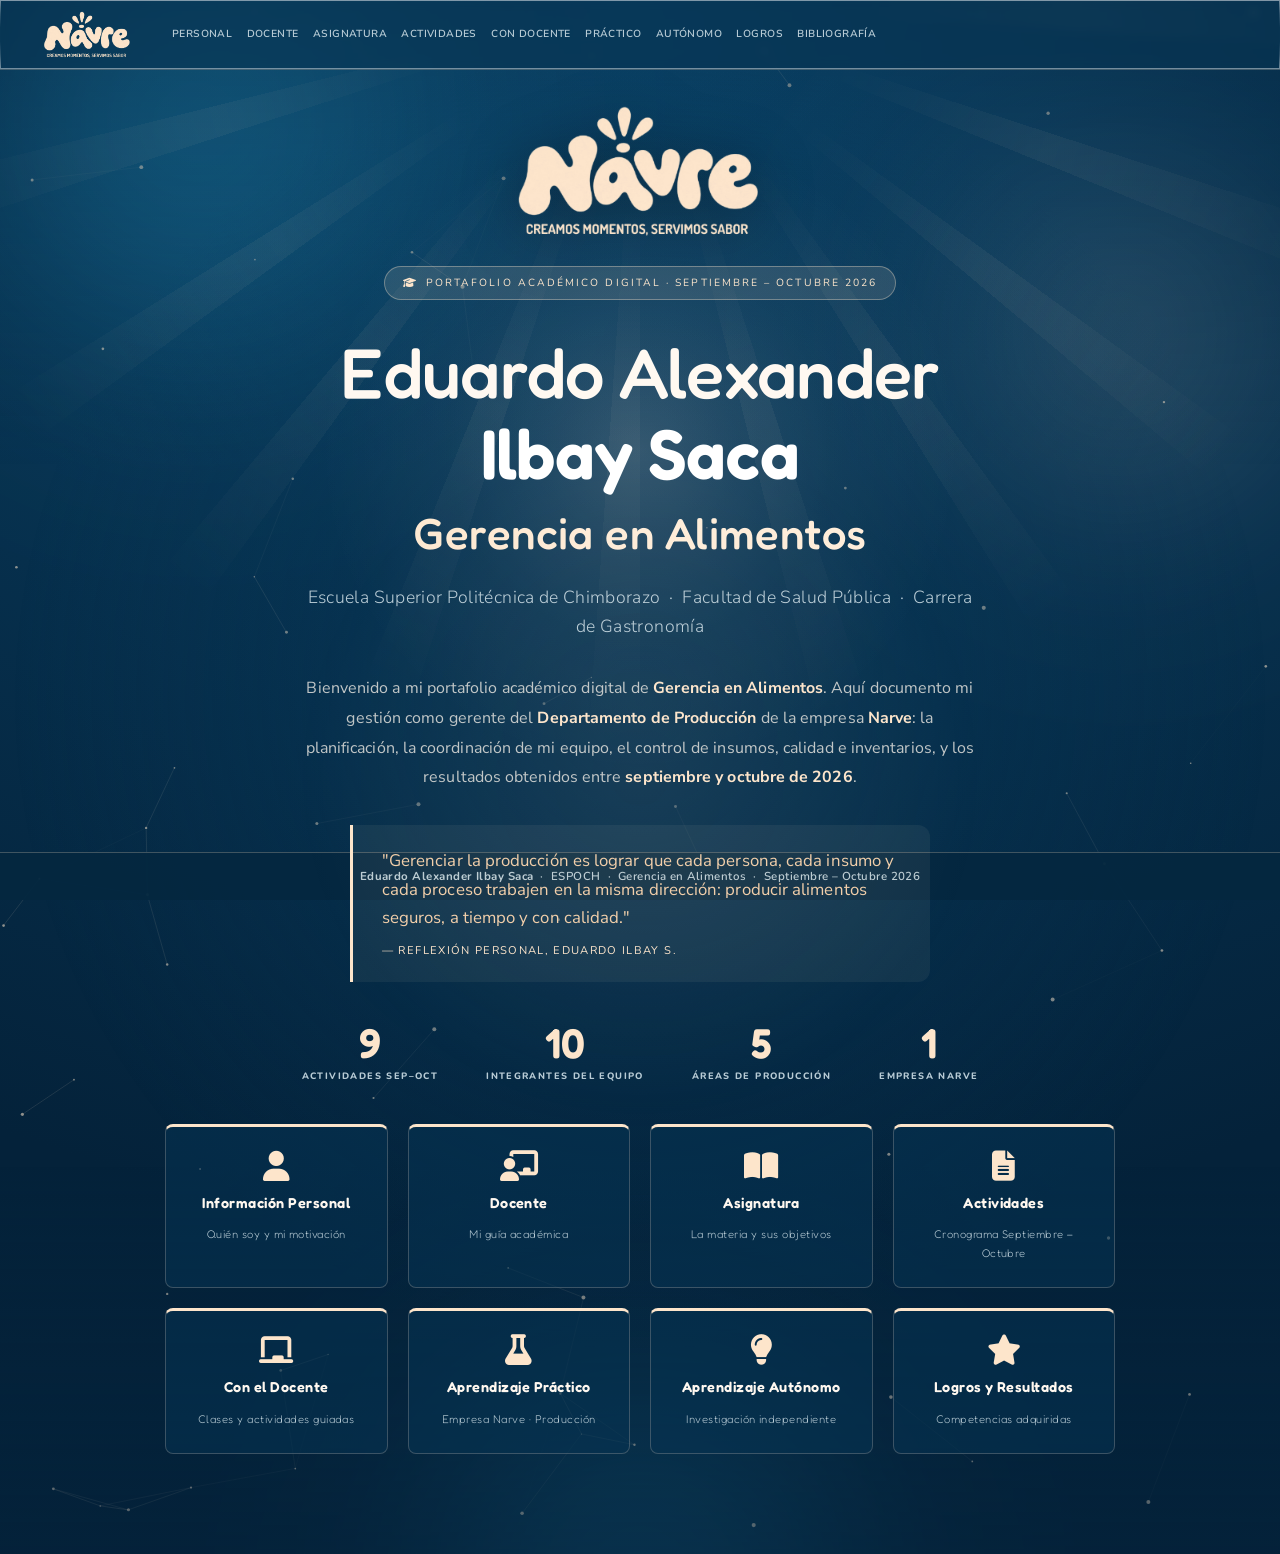
==== commit 070583f8: "2345ykkj.." ====
--- a/index.html
+++ b/index.html
@@ -4,15 +4,15 @@
   <meta charset="UTF-8" />
   <meta name="viewport" content="width=device-width, initial-scale=1.0" />
   <title>Portafolio Académico | Eduardo A. Ilbay Saca</title>
-  <link href="https://fonts.googleapis.com/css2?family=Instrument+Serif&family=Cormorant+Garamond:ital,wght@0,300;0,400;0,600;1,300;1,400&family=DM+Sans:wght@300;400;500;600&family=Space+Mono:wght@400;700&display=swap" rel="stylesheet" />
+  <link href="https://fonts.googleapis.com/css2?family=Fredoka:wght@400;500;600;700&family=Nunito:wght@500;600;700;800&family=Nunito+Sans:ital,opsz,wght@0,6..12,300;0,6..12,400;0,6..12,600;0,6..12,700;1,6..12,400&display=swap" rel="stylesheet" />
   <link href="https://cdnjs.cloudflare.com/ajax/libs/font-awesome/6.5.0/css/all.min.css" rel="stylesheet" />
   <link rel="stylesheet" href="shared-effects.css" />
   <style>
     :root { --navy:#073453; --navy-mid:#0b4566; --navy-soft:#145572; --gold:#fde5cb; --gold-light:#fff0df; --cream:#fff1e2; --cream-dark:#f2cfaa; --white:#ffffff; --text-dim:#a8c1cf; --card-bg:rgba(11,69,102,0.85); --border:rgba(253,229,203,0.25); --radius:14px; --transition:0.4s cubic-bezier(0.25,0.46,0.45,0.94); }
     *, *::before, *::after { box-sizing:border-box; margin:0; padding:0; }
     html { scroll-behavior:smooth; }
-    body { font-family:"DM Sans", sans-serif; background:var(--navy); color:var(--cream); overflow-x:hidden; line-height:1.7; }
-    h1, h2, h3, h4 { font-family:"Cormorant Garamond", serif; }
+    body { font-family:"Nunito Sans", sans-serif; background:var(--navy); color:var(--cream); overflow-x:hidden; line-height:1.7; }
+    h1, h2, h3, h4 { font-family:"Fredoka", sans-serif; }
     body::before { content:""; position:fixed; inset:0; background-image:url("data:image/svg+xml,%3Csvg viewBox='0 0 256 256' xmlns='http://www.w3.org/2000/svg'%3E%3Cfilter id='noise'%3E%3CfeTurbulence type='fractalNoise' baseFrequency='0.9' numOctaves='4' stitchTiles='stitch'/%3E%3C/filter%3E%3Crect width='100%25' height='100%25' filter='url(%23noise)' opacity='0.04'/%3E%3C/svg%3E"); pointer-events:none; z-index:0; opacity:0.4; }
 
     @keyframes fadeInUp { from { opacity:0; transform:translateY(30px); } to { opacity:1; transform:translateY(0); } }
@@ -28,41 +28,56 @@
     .liquid-glass { background:rgba(255,255,255,0.01); backdrop-filter:blur(4px); -webkit-backdrop-filter:blur(4px); box-shadow:inset 0 1px 1px rgba(255,255,255,0.1); position:relative; overflow:hidden; }
     .liquid-glass::before { content:''; position:absolute; inset:0; border-radius:inherit; padding:1.4px; background:linear-gradient(180deg, rgba(255,255,255,0.45) 0%, rgba(255,255,255,0.15) 20%, rgba(255,255,255,0) 40%, rgba(255,255,255,0) 60%, rgba(255,255,255,0.15) 80%, rgba(255,255,255,0.45) 100%); -webkit-mask:linear-gradient(#fff 0 0) content-box, linear-gradient(#fff 0 0); mask:linear-gradient(#fff 0 0) content-box, linear-gradient(#fff 0 0); -webkit-mask-composite:xor; mask-composite:exclude; pointer-events:none; }
 
-    .hero-video { position:absolute; inset:0; width:100%; height:100%; object-fit:cover; z-index:0; }
-    .hero-overlay { position:absolute; inset:0; background:rgba(7,52,83,0.55); z-index:1; }
+    /* ── Fondo del inicio: aurora de marca + rayos del logo + retícula en perspectiva + red de partículas ── */
+    .hero-bg { position:absolute; inset:0; z-index:0; overflow:hidden; background:radial-gradient(ellipse 120% 80% at 50% 0%, #0d4f78 0%, #073453 45%, #04223a 100%); }
+    .hero-aurora span { position:absolute; border-radius:50%; filter:blur(90px); opacity:0.55; mix-blend-mode:screen; will-change:transform; }
+    .hero-aurora span:nth-child(1) { width:55vw; height:55vw; left:-12vw; top:-18vw; background:radial-gradient(circle, #1d7aa6 0%, transparent 65%); animation:auroraA 18s ease-in-out infinite alternate; }
+    .hero-aurora span:nth-child(2) { width:45vw; height:45vw; right:-10vw; top:5vh; background:radial-gradient(circle, rgba(253,229,203,0.55) 0%, transparent 62%); opacity:0.35; animation:auroraB 22s ease-in-out infinite alternate; }
+    .hero-aurora span:nth-child(3) { width:60vw; height:40vw; left:20vw; bottom:-22vw; background:radial-gradient(circle, #145572 0%, transparent 65%); animation:auroraC 26s ease-in-out infinite alternate; }
+    @keyframes auroraA { to { transform:translate(18vw, 12vh) scale(1.15); } }
+    @keyframes auroraB { to { transform:translate(-22vw, 18vh) scale(0.9); } }
+    @keyframes auroraC { to { transform:translate(-14vw, -10vh) scale(1.2); } }
+    .hero-rays { position:absolute; left:50%; top:-60vmax; width:120vmax; height:120vmax; transform:translateX(-50%); background:repeating-conic-gradient(from 0deg at 50% 50%, rgba(253,229,203,0.07) 0deg 4deg, transparent 4deg 18deg); -webkit-mask:radial-gradient(circle at 50% 50%, transparent 18%, #000 40%, transparent 70%); mask:radial-gradient(circle at 50% 50%, transparent 18%, #000 40%, transparent 70%); animation:raysSpin 90s linear infinite; }
+    @keyframes raysSpin { to { transform:translateX(-50%) rotate(360deg); } }
+    .hero-grid { position:absolute; left:-50%; right:-50%; bottom:-10%; height:60%; background-image:linear-gradient(rgba(253,229,203,0.24) 1px, transparent 1px), linear-gradient(90deg, rgba(253,229,203,0.24) 1px, transparent 1px); background-size:64px 64px; transform:perspective(520px) rotateX(62deg); transform-origin:50% 100%; -webkit-mask:linear-gradient(to top, #000 0%, transparent 85%); mask:linear-gradient(to top, #000 0%, transparent 85%); animation:gridMove 6s linear infinite; }
+    @keyframes gridMove { to { background-position:0 64px, 0 0; } }
+    .hero-particles { position:absolute; inset:0; width:100%; height:100%; }
+    .hero-vignette { position:absolute; inset:0; background:radial-gradient(ellipse 70% 60% at 50% 45%, rgba(7,52,83,0.55) 0%, transparent 70%), linear-gradient(to bottom, rgba(4,34,58,0.35), transparent 30%, transparent 75%, rgba(4,34,58,0.45)); }
+    @media (prefers-reduced-motion: reduce) { .hero-aurora span, .hero-rays, .hero-grid { animation:none; } }
+    .hero-logo { width:min(260px, 60vw); height:auto; margin:0 auto 1.5rem; display:block; filter:drop-shadow(0 8px 30px rgba(0,0,0,0.35)); }
 
     nav { position:fixed; top:0; left:0; right:0; z-index:999; padding:0 2rem; height:70px; display:flex; align-items:center; justify-content:space-between; background:rgba(7,52,83,0.6); backdrop-filter:blur(12px); border-bottom:1px solid var(--border); }
-    .nav-brand { font-family:"Cormorant Garamond", serif; font-size:1.3rem; font-weight:600; color:var(--gold); letter-spacing:0.04em; text-decoration:none; }
+    .nav-brand { font-family:"Fredoka", sans-serif; font-size:1.3rem; font-weight:600; color:var(--gold); letter-spacing:0.04em; text-decoration:none; }
     .nav-brand span { color:var(--cream); }
     nav a { color:var(--text-dim); text-decoration:none; font-size:0.75rem; font-weight:500; letter-spacing:0.07em; text-transform:uppercase; padding:0.4rem 0.7rem; border-radius:6px; transition:all 0.3s; }
     nav a:hover { color:var(--gold); background:rgba(253,229,203,0.08); }
 
     #hero { min-height:100vh; display:flex; align-items:center; justify-content:center; text-align:center; position:relative; overflow:hidden; padding:calc(70px + 2rem) 2rem 100px; }
-    .hero-name { font-family:"Instrument Serif", "Cormorant Garamond", serif; }
-    #hero::after { content:""; position:absolute; width:700px; height:700px; background:radial-gradient(circle, rgba(253,229,203,0.07) 0%, transparent 70%); top:50%; left:50%; transform:translate(-50%,-50%); pointer-events:none; animation:floatOrb 6s ease-in-out infinite; }
+    .hero-name { font-family:"Fredoka", sans-serif; }
+    #hero::after { content:""; position:absolute; z-index:1; width:700px; height:700px; background:radial-gradient(circle, rgba(253,229,203,0.07) 0%, transparent 70%); top:50%; left:50%; transform:translate(-50%,-50%); pointer-events:none; animation:floatOrb 6s ease-in-out infinite; }
 
     .hero-content { position:relative; z-index:2; max-width:950px; width:100%; }
 
-    .hero-badge { display:inline-flex; align-items:center; gap:0.5rem; background:rgba(253,229,203,0.12); border:1px solid rgba(253,229,203,0.35); color:var(--gold); font-family:"Space Mono", monospace; font-size:0.65rem; letter-spacing:0.2em; text-transform:uppercase; padding:0.45rem 1.1rem; border-radius:999px; margin-bottom:2rem; }
-
-    .hero-name { font-size:clamp(2.5rem, 7vw, 6rem); font-weight:300; line-height:1.15; color:var(--cream); letter-spacing:-0.01em; }
+    .hero-badge { display:inline-flex; align-items:center; gap:0.5rem; background:rgba(253,229,203,0.12); border:1px solid rgba(253,229,203,0.35); color:var(--gold); font-family:"Nunito", sans-serif; font-size:0.65rem; letter-spacing:0.2em; text-transform:uppercase; padding:0.45rem 1.1rem; border-radius:999px; margin-bottom:2rem; }
+
+    .hero-name { font-size:clamp(2.2rem, 5.5vw, 4.4rem); font-weight:500; line-height:1.15; color:var(--cream); letter-spacing:-0.01em; }
     .hero-name strong { font-weight:600; color:var(--white); display:block; }
-    .hero-name em { font-style:italic; display:block; font-size:1.2em; margin-top:1rem; background:linear-gradient(90deg, var(--gold), var(--gold-light), var(--gold)); background-size:200%; -webkit-background-clip:text; -webkit-text-fill-color:transparent; background-clip:text; animation:shimmer 3.5s ease infinite, fadeInUp 0.8s ease 0.35s both; }
+    .hero-name em { font-style:normal; font-weight:500; display:block; font-size:0.62em; margin-top:0.9rem; letter-spacing:0.01em; background:linear-gradient(90deg, var(--gold), var(--gold-light), var(--gold)); background-size:200%; -webkit-background-clip:text; -webkit-text-fill-color:transparent; background-clip:text; animation:shimmer 3.5s ease infinite, fadeInUp 0.8s ease 0.35s both; }
 
     .hero-subtitle { font-size:clamp(0.85rem, 1.8vw, 1.1rem); color:var(--text-dim); max-width:680px; margin:1.5rem auto 0; font-weight:300; letter-spacing:0.02em; }
 
     .hero-intro { max-width:680px; margin:2rem auto; font-size:1rem; color:rgba(245,240,232,0.78); line-height:1.85; animation:fadeInUp 0.8s ease 0.55s both; }
 
-    .hero-quote { margin:2rem auto; max-width:580px; padding:1.4rem 1.8rem; border-left:3px solid var(--gold); background:rgba(253,229,203,0.06); border-radius:0 12px 12px 0; font-family:"Cormorant Garamond", serif; font-style:italic; font-size:1.15rem; color:var(--cream-dark); text-align:left; animation:fadeInUp 0.8s ease 0.65s both; }
-    .hero-quote cite { display:block; margin-top:0.5rem; font-size:0.7rem; font-family:"Space Mono", monospace; font-style:normal; color:var(--gold); letter-spacing:0.12em; text-transform:uppercase; }
+    .hero-quote { margin:2rem auto; max-width:580px; padding:1.4rem 1.8rem; border-left:3px solid var(--gold); background:rgba(253,229,203,0.06); border-radius:0 12px 12px 0; font-family:"Nunito Sans", sans-serif; font-size:1.05rem; color:var(--cream-dark); text-align:left; animation:fadeInUp 0.8s ease 0.65s both; }
+    .hero-quote cite { display:block; margin-top:0.5rem; font-size:0.7rem; font-family:"Nunito", sans-serif; font-style:normal; color:var(--gold); letter-spacing:0.12em; text-transform:uppercase; }
 
     .hero-stats { display:flex; justify-content:center; gap:3rem; margin:2.5rem 0; animation:fadeInUp 0.8s ease 0.75s both; }
     .stat { text-align:center; }
-    .stat-number { font-family:"Cormorant Garamond", serif; font-size:2.6rem; font-weight:600; color:var(--gold); line-height:1; }
-    .stat-label { font-family:"Space Mono", monospace; font-size:0.58rem; color:var(--text-dim); letter-spacing:0.15em; text-transform:uppercase; margin-top:0.3rem; }
+    .stat-number { font-family:"Fredoka", sans-serif; font-size:2.6rem; font-weight:600; color:var(--gold); line-height:1; }
+    .stat-label { font-family:"Nunito", sans-serif; font-size:0.58rem; color:var(--text-dim); letter-spacing:0.15em; text-transform:uppercase; margin-top:0.3rem; }
 
     .hero-buttons { display:grid; grid-template-columns:repeat(auto-fit, minmax(210px, 1fr)); gap:1.25rem; margin-top:2.5rem; max-width:1000px; margin-left:auto; margin-right:auto; animation:fadeInUp 0.8s ease 0.85s both; }
-    .hero-btn { display:flex; flex-direction:column; align-items:center; gap:0.6rem; padding:1.5rem 1.2rem; background:rgba(253,229,203,0.07); border:1.5px solid rgba(253,229,203,0.28); color:var(--cream); text-decoration:none; border-radius:12px; font-weight:600; letter-spacing:0.03em; transition:all 0.35s; }
+    .hero-btn { display:flex; flex-direction:column; align-items:center; gap:0.6rem; padding:1.5rem 1.2rem; background:rgba(7,52,83,0.55); backdrop-filter:blur(10px); -webkit-backdrop-filter:blur(10px); border:1px solid rgba(253,229,203,0.22); border-top:3px solid var(--gold); color:var(--cream); text-decoration:none; border-radius:8px; font-family:"Fredoka", sans-serif; font-weight:600; letter-spacing:0.03em; transition:all 0.35s; }
     .hero-btn:hover { border-color:var(--gold); background:rgba(253,229,203,0.14); transform:translateY(-4px); color:var(--gold); box-shadow:0 10px 35px rgba(253,229,203,0.15); }
     .hero-btn i { font-size:1.9rem; color:var(--gold); }
     .hero-btn span { font-size:0.9rem; }
@@ -92,11 +107,16 @@
   </nav>
 
   <section id="hero">
-    <video class="hero-video" autoplay loop muted playsinline>
-      <source src="https://d8j0ntlcm91z4.cloudfront.net/user_38xzZboKViGWJOttwIXH07lWA1P/hf_20260314_131748_f2ca2a28-fed7-44c8-b9a9-bd9acdd5ec31.mp4" type="video/mp4">
-    </video>
-    <div class="hero-overlay"></div>
+    <div class="hero-bg" aria-hidden="true">
+      <div class="hero-aurora"><span></span><span></span><span></span></div>
+      <div class="hero-rays"></div>
+      <div class="hero-grid"></div>
+      <canvas class="hero-particles" id="heroParticles"></canvas>
+      <div class="hero-vignette"></div>
+    </div>
     <div class="hero-content">
+
+      <img class="hero-logo animate-fade-rise" src="assets/narve-logo.png" alt="Narve — Creamos momentos, servimos sabor" />
 
       <div class="hero-badge animate-fade-rise">
         <i class="fas fa-graduation-cap"></i>
@@ -195,6 +215,37 @@
   <footer>
     <p><strong>Eduardo Alexander Ilbay Saca</strong> &nbsp;·&nbsp; ESPOCH &nbsp;·&nbsp; Gerencia en Alimentos &nbsp;·&nbsp; Septiembre – Octubre 2026</p>
   </footer>
+  <script>
+    /* Red de partículas del inicio: nodos conectados en tono durazno Narve */
+    (function () {
+      var c = document.getElementById('heroParticles');
+      if (!c || !c.getContext) return;
+      var ctx = c.getContext('2d'), dpr = Math.min(window.devicePixelRatio || 1, 2), w, h, pts = [];
+      var still = window.matchMedia && window.matchMedia('(prefers-reduced-motion: reduce)').matches;
+      function resize() {
+        w = c.offsetWidth; h = c.offsetHeight;
+        c.width = w * dpr; c.height = h * dpr; ctx.setTransform(dpr, 0, 0, dpr, 0, 0);
+        var n = Math.round(Math.min(70, w * h / 22000));
+        pts = [];
+        for (var i = 0; i < n; i++) pts.push({ x: Math.random() * w, y: Math.random() * h, vx: (Math.random() - 0.5) * 0.3, vy: (Math.random() - 0.5) * 0.3, r: Math.random() * 1.6 + 0.6 });
+      }
+      function draw() {
+        ctx.clearRect(0, 0, w, h);
+        for (var i = 0; i < pts.length; i++) {
+          var p = pts[i];
+          if (!still) { p.x += p.vx; p.y += p.vy; if (p.x < 0 || p.x > w) p.vx *= -1; if (p.y < 0 || p.y > h) p.vy *= -1; }
+          for (var j = i + 1; j < pts.length; j++) {
+            var q = pts[j], dx = p.x - q.x, dy = p.y - q.y, d = dx * dx + dy * dy;
+            if (d < 16900) { ctx.strokeStyle = 'rgba(253,229,203,' + (0.14 * (1 - d / 16900)).toFixed(3) + ')'; ctx.lineWidth = 1; ctx.beginPath(); ctx.moveTo(p.x, p.y); ctx.lineTo(q.x, q.y); ctx.stroke(); }
+          }
+          ctx.fillStyle = 'rgba(253,229,203,0.55)'; ctx.beginPath(); ctx.arc(p.x, p.y, p.r, 0, 6.2832); ctx.fill();
+        }
+        if (!still) requestAnimationFrame(draw);
+      }
+      resize(); draw();
+      window.addEventListener('resize', function () { resize(); if (still) draw(); });
+    })();
+  </script>
   <script src="cursor-effects.js"></script>
 </body>
 </html>
--- a/shared-effects.css
+++ b/shared-effects.css
@@ -4,7 +4,7 @@
    ================================================================ */
 
 /* ── Fonts ─────────────────────────────────────────────────────── */
-@import url('https://fonts.googleapis.com/css2?family=Barlow:wght@300;400;500;600&display=swap');
+@import url('https://fonts.googleapis.com/css2?family=Fredoka:wght@400;500;600;700&family=Nunito:wght@500;600;700;800&family=Nunito+Sans:ital,opsz,wght@0,6..12,300;0,6..12,400;0,6..12,600;0,6..12,700;1,6..12,400&display=swap');
 
 /* ── Liquid glass ──────────────────────────────────────────────── */
 .liquid-glass {
@@ -88,7 +88,7 @@
   padding: 2rem 2.5rem;
 }
 .cinematic-label {
-  font-family: "Space Mono", monospace;
+  font-family: "Nunito", sans-serif;
   font-size: 0.6rem;
   color: rgba(253,229,203,0.9);
   letter-spacing: 0.25em;
@@ -97,7 +97,7 @@
   margin-bottom: 0.5rem;
 }
 .cinematic-title {
-  font-family: "Cormorant Garamond", serif;
+  font-family: "Fredoka", sans-serif;
   font-size: clamp(1.5rem, 3vw, 2.2rem);
   font-weight: 300;
   color: #fff1e2;
@@ -117,7 +117,7 @@
 }
 .fc-divider i { color: rgba(231,76,60,0.85); font-size: 1rem; flex-shrink: 0; }
 .fc-label {
-  font-family: "Space Mono", monospace;
+  font-family: "Nunito", sans-serif;
   font-size: 0.58rem;
   color: rgba(231,76,60,0.9);
   letter-spacing: 0.2em;
@@ -139,22 +139,22 @@
   margin: 2.5rem 0 2rem;
 }
 .section-divider .sd-line { flex: 1; height: 1px; background: linear-gradient(90deg, rgba(253,229,203,0.4), transparent); }
-.section-divider .sd-label { font-family: "Space Mono", monospace; font-size: 0.6rem; color: rgba(253,229,203,0.8); letter-spacing: 0.25em; text-transform: uppercase; white-space: nowrap; }
+.section-divider .sd-label { font-family: "Nunito", sans-serif; font-size: 0.6rem; color: rgba(253,229,203,0.8); letter-spacing: 0.25em; text-transform: uppercase; white-space: nowrap; }
 .section-divider .sd-line-r { flex: 1; height: 1px; background: linear-gradient(90deg, transparent, rgba(253,229,203,0.4)); }
 
 /* ── Estado de actividades ────────────────────────────────────── */
-.status { display: inline-flex; align-items: center; gap: 0.35rem; font-family: "Space Mono", monospace; font-size: 0.56rem; letter-spacing: 0.12em; text-transform: uppercase; padding: 0.25rem 0.65rem; border-radius: 999px; white-space: nowrap; }
+.status { display: inline-flex; align-items: center; gap: 0.35rem; font-family: "Nunito", sans-serif; font-size: 0.56rem; letter-spacing: 0.12em; text-transform: uppercase; padding: 0.25rem 0.65rem; border-radius: 999px; white-space: nowrap; }
 .status.done     { background: rgba(46,204,113,0.12); border: 1px solid rgba(46,204,113,0.4); color: #6fdc9b; }
 .status.progress { background: rgba(253,229,203,0.14); border: 1px solid rgba(253,229,203,0.5); color: #fff0df; }
 .status.planned  { background: rgba(138,155,181,0.12); border: 1px solid rgba(138,155,181,0.4); color: #a9b8cf; }
 
-.meta-row { display: flex; flex-wrap: wrap; gap: 0.5rem 1.25rem; font-family: "Space Mono", monospace; font-size: 0.64rem; color: #a8c1cf; letter-spacing: 0.06em; margin-bottom: 1rem; }
+.meta-row { display: flex; flex-wrap: wrap; gap: 0.5rem 1.25rem; font-family: "Nunito", sans-serif; font-size: 0.64rem; color: #a8c1cf; letter-spacing: 0.06em; margin-bottom: 1rem; }
 .meta-row i { color: #fde5cb; margin-right: 0.3rem; }
 
 /* ── Equipo de trabajo ────────────────────────────────────────── */
 .team-grid { display: grid; grid-template-columns: repeat(auto-fit, minmax(220px, 1fr)); gap: 1rem; }
 .team-card { background: rgba(253,229,203,0.07); border: 1px solid rgba(253,229,203,0.22); border-radius: 12px; padding: 1.1rem 1.2rem; }
-.team-card .area { font-family: "Space Mono", monospace; font-size: 0.58rem; color: #fde5cb; letter-spacing: 0.15em; text-transform: uppercase; display: flex; align-items: center; gap: 0.45rem; margin-bottom: 0.55rem; }
+.team-card .area { font-family: "Nunito", sans-serif; font-size: 0.58rem; color: #fde5cb; letter-spacing: 0.15em; text-transform: uppercase; display: flex; align-items: center; gap: 0.45rem; margin-bottom: 0.55rem; }
 .team-card .person { font-size: 0.95rem; color: #fff1e2; font-weight: 600; line-height: 1.5; }
 .team-card .role { font-size: 0.78rem; color: #a8c1cf; line-height: 1.55; margin-top: 0.4rem; }
 .team-card.lead { background: linear-gradient(135deg, rgba(253,229,203,0.18), rgba(11,69,102,0.9)); border-color: rgba(253,229,203,0.55); }
--- a/brand.css
+++ b/brand.css
@@ -1,30 +1,243 @@
+:root {
+  --navy: #073453;
+  --navy-mid: #0b4566;
+  --navy-soft: #145572;
+  --gold: #fde5cb;
+  --gold-light: #fff0df;
+  --cream: #fff8f0;
+  --cream-dark: #f2cfaa;
+  --white: #ffffff;
+  --text-dim: #b8cbd5;
+  --card-bg: rgba(11, 69, 102, 0.94);
+  --border: rgba(253, 229, 203, 0.24);
+}
+
 .nav-brand img {
   display: block;
-  width: 92px;
-  max-height: 46px;
+  width: 104px;
+  max-height: 50px;
   object-fit: contain;
 }
 
 nav {
-  gap: 0.5rem;
-  padding-right: 1rem;
-  padding-left: 1rem;
+  gap: 1rem;
+  padding-right: 1.5rem;
+  padding-left: 1.5rem;
+  background: rgba(7, 52, 83, 0.97);
+  box-shadow: 0 8px 24px rgba(0, 0, 0, 0.16);
 }
 
 nav > div {
+  flex: 1;
+  justify-content: flex-start;
   flex-wrap: nowrap !important;
-  gap: 0.1rem !important;
+  gap: 0.2rem !important;
+  min-width: 0;
+  overflow-x: auto;
+  scrollbar-width: none;
+  -ms-overflow-style: none;
+}
+
+nav > div::-webkit-scrollbar {
+  display: none;
 }
 
 nav a:not(.nav-brand) {
-  padding: 0.25rem 0.34rem;
-  font-size: 0.62rem;
+  flex: 0 0 auto;
+  padding: 0.4rem 0.35rem;
+  font-size: 0.64rem;
+  font-weight: 600;
   letter-spacing: 0.04em;
   white-space: nowrap;
+  border-radius: 5px;
+}
+
+nav a:not(.nav-brand):hover {
+  color: var(--gold);
+  background: rgba(253, 229, 203, 0.1);
+}
+
+body::before {
+  opacity: 0.15;
+}
+
+.card,
+.practice,
+.autoevaluation,
+.final-reflection,
+.tl-card {
+  box-shadow: 0 12px 30px rgba(0, 0, 0, 0.14);
+}
+
+.btn-next,
+.btn-home,
+.btn-download {
+  border-radius: 6px;
 }
 
 @media (max-width: 768px) {
+  nav {
+    gap: 0.65rem;
+    padding-right: 0.75rem;
+    padding-left: 0.75rem;
+  }
+
   .nav-brand img {
-    width: 84px;
+    width: 82px;
+    max-height: 42px;
   }
-}
+
+  nav a:not(.nav-brand) {
+    padding: 0.38rem 0.35rem;
+    font-size: 0.6rem;
+  }
+}
+
+/* ================================================================
+   Identidad Narve — tipografía y acabado corporativo
+   Fredoka (titulares, similar al logotipo) · Nunito (etiquetas,
+   similar al eslogan) · Nunito Sans (texto corrido)
+   ================================================================ */
+:root {
+  --font-display: "Fredoka", "Nunito", sans-serif;
+  --font-label: "Nunito", sans-serif;
+  --font-body: "Nunito Sans", "Nunito", sans-serif;
+  --radius: 10px;
+}
+
+body {
+  font-family: var(--font-body);
+  background:
+    radial-gradient(1200px 600px at 85% -10%, rgba(20, 85, 114, 0.55), transparent 60%),
+    radial-gradient(900px 500px at -10% 110%, rgba(253, 229, 203, 0.06), transparent 60%),
+    var(--navy);
+  background-attachment: fixed;
+  letter-spacing: 0.005em;
+}
+
+h1, h2, h3, h4,
+.page-title,
+.practice-title,
+.tl-title,
+.cinematic-title {
+  font-family: var(--font-display);
+  letter-spacing: -0.005em;
+}
+
+.page-title,
+.cinematic-title {
+  font-weight: 500;
+}
+
+.page-title strong {
+  font-weight: 600;
+}
+
+/* Fredoka no tiene cursiva: citas y reflexiones en estilo recto, más sobrio */
+.reflection p,
+.hero-quote,
+.final-reflection blockquote,
+blockquote {
+  font-style: normal !important;
+  font-family: var(--font-body);
+  font-weight: 400;
+}
+
+/* Etiquetas en mayúsculas: estilo del eslogan "CREAMOS MOMENTOS..." */
+.page-tag,
+.section-label,
+.info-label,
+.unit-num,
+.practice-number,
+.stat-label,
+.stat-box .lbl,
+.sd-label,
+.cinematic-label,
+.doc-type,
+.tl-meta {
+  font-family: var(--font-label);
+  font-weight: 800;
+}
+
+.page-tag {
+  display: inline-flex !important;
+  align-items: center;
+  gap: 0.6rem;
+}
+
+.page-tag::before,
+.page-tag::after {
+  content: "";
+  width: 22px;
+  height: 1px;
+  background: currentColor;
+  opacity: 0.6;
+}
+
+.page-line {
+  width: 64px;
+  height: 3px;
+  border-radius: 0;
+  background: var(--gold);
+}
+
+/* Tarjetas: bordes más rectos, superficie sólida, acento superior */
+.card,
+.practice,
+.autoevaluation,
+.final-reflection,
+.tl-card {
+  border-radius: var(--radius) !important;
+  background: linear-gradient(180deg, rgba(14, 76, 110, 0.92), rgba(9, 58, 89, 0.94)) !important;
+  border: 1px solid rgba(253, 229, 203, 0.16) !important;
+  position: relative;
+}
+
+.card::after,
+.practice::after,
+.tl-card::after {
+  content: "";
+  position: absolute;
+  top: -1px;
+  left: 1.5rem;
+  width: 48px;
+  height: 3px;
+  background: var(--gold);
+  border-radius: 0 0 2px 2px;
+}
+
+.card:hover,
+.practice:hover,
+.tl-card:hover {
+  border-color: rgba(253, 229, 203, 0.38) !important;
+}
+
+.unit-card,
+.team-card,
+.flow-step,
+.resource-card,
+.achievement-card,
+.info-box {
+  border-radius: 8px !important;
+}
+
+.btn-next,
+.btn-home,
+.btn-download,
+.btn-preview {
+  font-family: var(--font-label) !important;
+  font-weight: 800 !important;
+  letter-spacing: 0.08em;
+}
+
+.btn-next,
+.btn-home {
+  font-size: 0.8rem;
+}
+
+footer {
+  font-family: var(--font-label);
+  font-weight: 600;
+  letter-spacing: 0.04em;
+  background: rgba(5, 40, 64, 0.96) !important;
+}
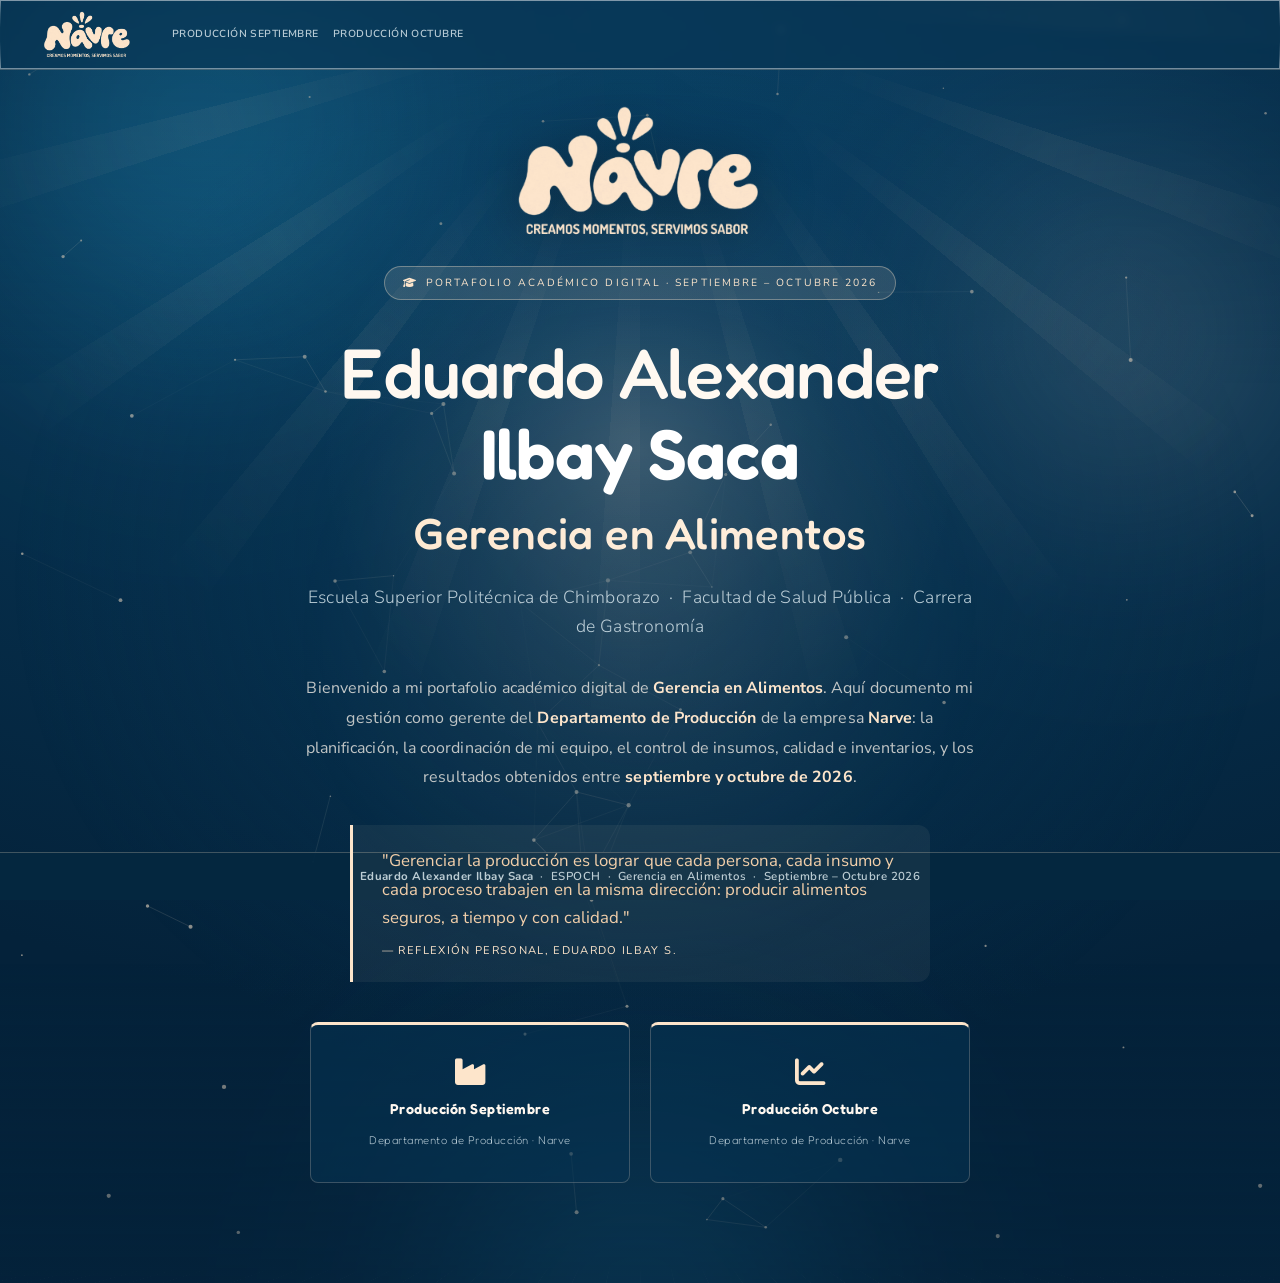
==== commit c30153ab: "asdfghjklñ" ====
--- a/index.html
+++ b/index.html
@@ -83,10 +83,12 @@
     .hero-btn span { font-size:0.9rem; }
     .hero-btn small { font-size:0.7rem; color:var(--text-dim); font-weight:300; }
 
+    .hero-buttons--two { grid-template-columns:repeat(2, minmax(0, 320px)); justify-content:center; }
+    .hero-buttons--two .hero-btn { padding:2rem 1.5rem; }
     footer { position:fixed; bottom:0; width:100%; border-top:1px solid var(--border); padding:0.85rem 2rem; text-align:center; font-size:0.72rem; color:var(--text-dim); background:rgba(7,52,83,0.92); }
 
     @media (max-width:768px) { .hero-stats { gap:1.5rem; } nav a { font-size:0.65rem; padding:0.3rem 0.45rem; } }
-    @media (max-width:500px) { .hero-buttons { grid-template-columns:repeat(2, 1fr); } .hero-stats { gap:1.2rem; } .stat-number { font-size:2rem; } }
+    @media (max-width:500px) { .hero-buttons, .hero-buttons--two { grid-template-columns:1fr; } .hero-stats { gap:1.2rem; } .stat-number { font-size:2rem; } }
   </style>
   <link rel="stylesheet" href="brand.css" />
 </head>
@@ -94,15 +96,8 @@
   <nav class="liquid-glass">
     <a class="nav-brand" href="index.html" aria-label="Narve - inicio"><img src="assets/narve-logo.png" alt="Narve: Creamos momentos, servimos sabor" /></a>
     <div style="display:flex; gap:0.3rem; flex-wrap:wrap;">
-      <a href="personal.html">Personal</a>
-      <a href="docente.html">Docente</a>
-      <a href="asignatura.html">Asignatura</a>
-      <a href="medio-ciclo.html">Actividades</a>
-      <a href="contacto-docente.html">Con Docente</a>
-      <a href="practico.html">Práctico</a>
-      <a href="autonomo.html">Autónomo</a>
-      <a href="logros.html">Logros</a>
-      <a href="bibliografia.html">Bibliografía</a>
+      <a href="septiembre.html">Producción Septiembre</a>
+      <a href="octubre.html">Producción Octubre</a>
     </div>
   </nav>
 
@@ -147,65 +142,16 @@
         <cite>— Reflexión personal, Eduardo Ilbay S.</cite>
       </blockquote>
 
-      <div class="hero-stats">
-        <div class="stat">
-          <div class="stat-number">9</div>
-          <div class="stat-label">Actividades Sep–Oct</div>
-        </div>
-        <div class="stat">
-          <div class="stat-number">10</div>
-          <div class="stat-label">Integrantes del equipo</div>
-        </div>
-        <div class="stat">
-          <div class="stat-number">5</div>
-          <div class="stat-label">Áreas de producción</div>
-        </div>
-        <div class="stat">
-          <div class="stat-number">1</div>
-          <div class="stat-label">Empresa Narve</div>
-        </div>
-      </div>
-
-      <div class="hero-buttons">
-        <a href="personal.html" class="hero-btn">
-          <i class="fas fa-user"></i>
-          <span>Información Personal</span>
-          <small>Quién soy y mi motivación</small>
+      <div class="hero-buttons hero-buttons--two">
+        <a href="septiembre.html" class="hero-btn">
+          <i class="fas fa-industry"></i>
+          <span>Producción Septiembre</span>
+          <small>Departamento de Producción · Narve</small>
         </a>
-        <a href="docente.html" class="hero-btn">
-          <i class="fas fa-chalkboard-user"></i>
-          <span>Docente</span>
-          <small>Mi guía académica</small>
-        </a>
-        <a href="asignatura.html" class="hero-btn">
-          <i class="fas fa-book-open"></i>
-          <span>Asignatura</span>
-          <small>La materia y sus objetivos</small>
-        </a>
-        <a href="medio-ciclo.html" class="hero-btn">
-          <i class="fas fa-file-lines"></i>
-          <span>Actividades</span>
-          <small>Cronograma Septiembre – Octubre</small>
-        </a>
-        <a href="contacto-docente.html" class="hero-btn">
-          <i class="fas fa-chalkboard"></i>
-          <span>Con el Docente</span>
-          <small>Clases y actividades guiadas</small>
-        </a>
-        <a href="practico.html" class="hero-btn">
-          <i class="fas fa-flask"></i>
-          <span>Aprendizaje Práctico</span>
-          <small>Empresa Narve · Producción</small>
-        </a>
-        <a href="autonomo.html" class="hero-btn">
-          <i class="fas fa-lightbulb"></i>
-          <span>Aprendizaje Autónomo</span>
-          <small>Investigación independiente</small>
-        </a>
-        <a href="logros.html" class="hero-btn">
-          <i class="fas fa-star"></i>
-          <span>Logros y Resultados</span>
-          <small>Competencias adquiridas</small>
+        <a href="octubre.html" class="hero-btn">
+          <i class="fas fa-chart-line"></i>
+          <span>Producción Octubre</span>
+          <small>Departamento de Producción · Narve</small>
         </a>
       </div>
 
